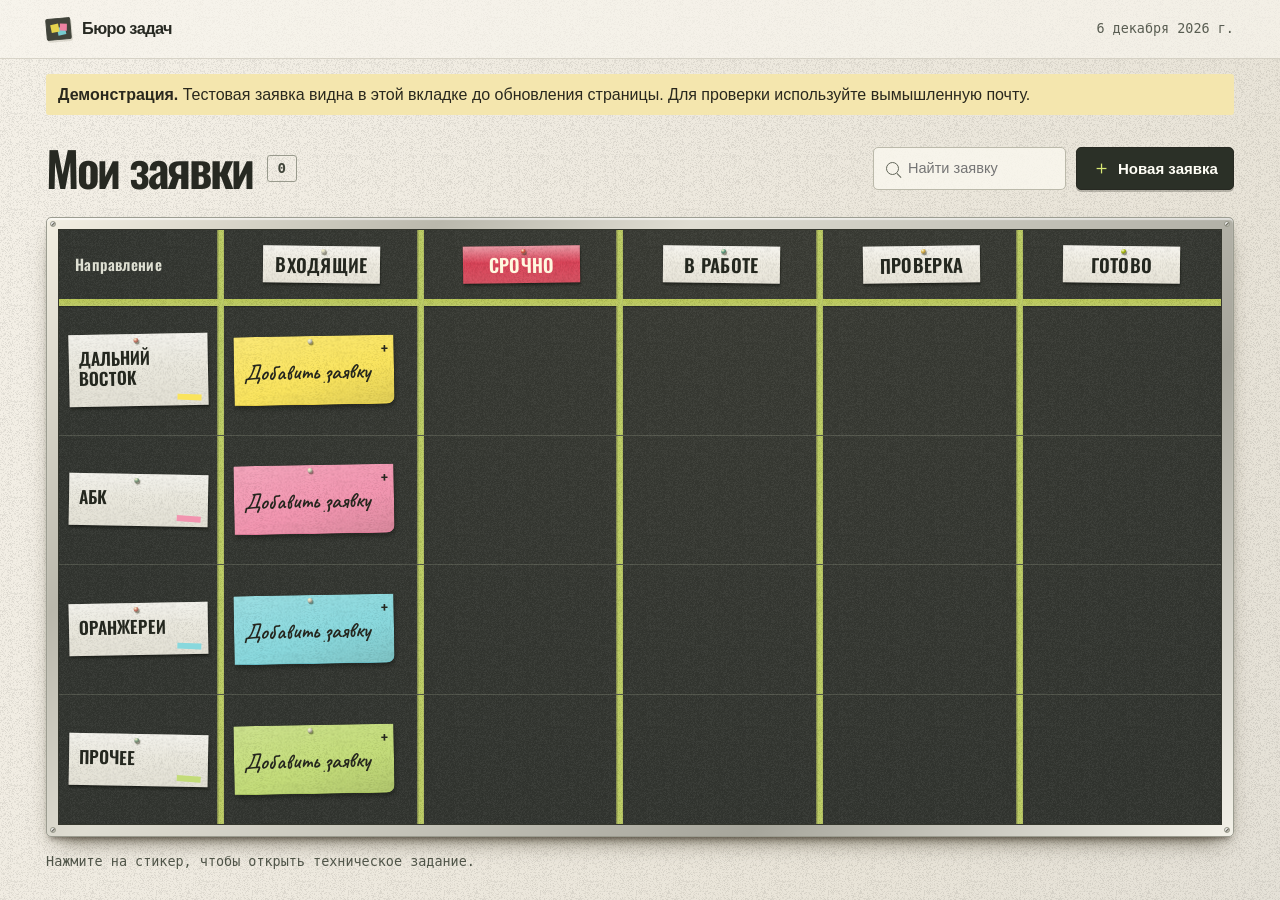
==== index.html @ 69c24d98 "Добавить демо второй версии доски для GitHub Pages" ====
<!doctype html>
<html lang="ru">
<head>
  <meta charset="UTF-8"><meta name="viewport" content="width=device-width, initial-scale=1">
  <title>Доска заявок · Демо второй версии</title>
  <meta name="description" content="Прикрепите задачу к доске, оставьте техническое задание и почту для связи.">
  <link rel="stylesheet" href="./style.css">
</head>
<body>
<header class="mast"><div class="wrap top">
  <div class="brand"><span class="brand-icon" aria-hidden="true"></span>Бюро задач</div>
  <time id="today" class="date"></time>
</div></header>
<main class="wrap">
  <p class="demo-notice"><strong>Демонстрация.</strong> Тестовая заявка видна в этой вкладке до обновления страницы. Для проверки используйте вымышленную почту.</p>
  <div class="toolbar">
    <div class="board-title"><h1>Мои заявки</h1><span id="total" class="total" aria-label="Число заявок">…</span></div>
    <div class="tools"><label class="searchbox"><span aria-hidden="true"></span><input id="search" type="search" aria-label="Поиск по заявкам" placeholder="Найти заявку"></label>
    <button type="button" class="primary new-button" id="newTask"><b aria-hidden="true">＋</b> Новая заявка</button></div>
  </div>
  <div id="loadError" class="errorbox" role="alert" hidden>Не удалось загрузить заявки. <button id="retry" class="textbtn">Повторить</button></div>
  <p id="searchSummary" class="search-summary" role="status" hidden></p>
  <section class="frame" aria-label="Доска заявок по направлениям и статусам">
    <i class="screw tl" aria-hidden="true"></i><i class="screw tr" aria-hidden="true"></i><i class="screw bl" aria-hidden="true"></i><i class="screw br" aria-hidden="true"></i>
    <div class="scroller" tabindex="0" role="region" aria-label="Доска с пятью колонками. На узком экране прокручивайте по горизонтали.">
      <table id="board" class="board" aria-label="Заявки по направлениям и статусам"></table>
    </div>
  </section>
  <p class="help">Нажмите на стикер, чтобы открыть техническое задание.</p>
</main>
<dialog id="newDialog" aria-labelledby="formTitle"><form id="createForm">
  <header class="dialoghead"><h2 id="formTitle">Новая заявка</h2><button type="button" class="close" data-close aria-label="Закрыть">×</button></header>
  <label>Название задачи<input name="title" required maxlength="140" placeholder="Что нужно сделать?"></label>
  <div class="pair"><label>Направление<select id="newCategory" name="category"></select></label><label hidden>Колонка<select id="newStatus" name="status" disabled></select></label></div>
  <label>Техническое задание<textarea name="brief" required maxlength="5000" rows="3" placeholder="Опишите задачу, требования и важные детали"></textarea></label>
  <label>Ожидаемый результат<textarea name="outcome" required maxlength="3000" rows="2" placeholder="Что должно получиться?"></textarea></label>
  <label>Почта для связи<input name="email" type="email" required maxlength="254" autocomplete="email" placeholder="name@example.com"></label>
  <p class="formError" role="alert" id="createError" hidden></p>
  <div class="actions"><button type="button" class="secondary" data-close>Отмена</button><button class="primary" type="submit">Прикрепить стикер</button></div>
</form></dialog>
<dialog id="detailDialog" aria-labelledby="detailTitle">
  <header class="dialoghead"><div class="eyebrow">Заявка</div><button class="close" type="button" data-close aria-label="Закрыть">×</button></header>
  <h2 id="detailTitle"></h2><p id="detailDate" class="timestamp"></p>
  <dl><dt>Техническое задание</dt><dd id="detailBrief"></dd><dt>Ожидаемый результат</dt><dd id="detailOutcome"></dd><dt>Почта для связи</dt><dd><a id="detailEmail"></a></dd></dl>
  <form id="statusForm" hidden><div class="pair"><label>Направление<select id="category"></select></label><label>Колонка<select id="status"></select></label></div>
  <p class="formError" role="alert" id="statusError" hidden></p>
  <div class="actions"><button class="secondary" type="button" data-close>Закрыть</button><button id="saveStatus" type="submit" class="primary">Сохранить</button></div></form>
</dialog>
<div id="notice" class="toast" role="status"></div>
<script src="./board.js"></script>
</body></html>
---- style.css ----
@font-face{font-family:Oswald;src:url("./assets/oswald.ttf") format("truetype");font-weight:600;font-display:swap}
@font-face{font-family:Caveat;src:url("./assets/caveat.ttf") format("truetype");font-weight:600;font-display:swap}
:root{font:16px/1.45 Inter,"Arial",sans-serif;color:#272922;background:#eae6dc;--ink:#272922;--felt:#333631;--tape:#bacb61;--pin:#cac9b7;--wall:#eeeae1;--grain:url("./assets/grain.png");--narrow:Oswald,"Arial Narrow",sans-serif}
*{box-sizing:border-box}body{margin:0;min-height:100vh;background-image:var(--grain),linear-gradient(118deg,#f5f1e8,#e9e4d8 75%,#e5e1d7)}button,input,select,textarea{font:inherit;color:inherit}button{cursor:pointer}button:disabled{cursor:default;opacity:.56}button:focus-visible,input:focus-visible,textarea:focus-visible,select:focus-visible,a:focus-visible,.scroller:focus-visible{outline:3px solid #2586ba;outline-offset:3px}h1,h2,p,dl{margin:0}
.wrap{width:min(1520px,calc(100% - clamp(32px,7.2vw,126px)));margin:auto}.mast{border-bottom:1px solid #a69f8d60;background:#f9f6eea6}.top,.toolbar,.tools,.brand,.board-title{display:flex;align-items:center}.top{justify-content:space-between;height:58px}.brand{gap:11px;font-size:1.02rem;font-weight:700;letter-spacing:-.035em}.brand-icon{display:block;position:relative;width:25px;height:22px;background:#41443b;border:1px solid #41443b;border-radius:2px;box-shadow:1px 2px 0 #85816c38;transform:rotate(-5deg)}.brand-icon::before,.brand-icon::after{content:"";position:absolute;width:8px;height:8px;top:5px;left:4px;background:#e4d34e;transform:rotate(-7deg);box-shadow:6px 4px 0 #76cacf}.brand-icon::after{left:13px;top:5px;width:7px;height:7px;background:#ed83a2;transform:rotate(6deg);box-shadow:none}.date,.help,.timestamp,.count{font-family:"IBM Plex Mono",ui-monospace,monospace}.date{font-size:.84rem;color:#595d52}
.toolbar{gap:18px;justify-content:space-between;margin:26px 0 21px;flex-wrap:wrap}.board-title{gap:14px}.board-title h1{font:600 clamp(2.1rem,3.75vw,3.45rem)/1.14 var(--narrow);letter-spacing:-.048em}.total{font:600 .88rem/1.8 ui-monospace,monospace;min-width:2.1em;text-align:center;color:#41453a;border:1px solid #999a8d;border-radius:3px;padding:0 5px}.tools{gap:10px}.searchbox{display:flex;align-items:center;gap:9px;border:1px solid #bbb9aa;border-radius:5px;background:#faf7eed9;padding:0 12px;height:43px}.searchbox input{width:145px;background:transparent;border:0;padding:5px 0;min-width:0;font-size:.91rem}.searchbox input:focus{outline:none}.searchbox:focus-within{outline:2px solid #2586ba}.searchbox span{position:relative;width:13px;height:13px;border:1.6px solid #626659;border-radius:50%}.searchbox span::after{content:"";position:absolute;width:6px;border-bottom:1.6px solid #626659;right:-4px;bottom:-2px;transform:rotate(45deg)}
.primary,.secondary{border:1px solid var(--ink);border-radius:5px;padding:9px 15px;min-height:43px;font-weight:650;font-size:.94rem}.primary{color:#fffef6;background:#2b3027}.primary:hover{background:#414a35}.new-button{display:inline-flex;align-items:center;gap:7px;box-shadow:0 2px 0 #15180f3d}.new-button b{color:#d9e975;font-weight:400;font-size:1.16rem;line-height:1}.secondary{background:#fffdf3;border-color:#bab6a8}.frame{position:relative;border-radius:5px;padding:12px;background:linear-gradient(135deg,#f4f0e3,#bab8ac 22%,#dfddd2 36%,#a7a69c 73%,#f3f1e8);border:1px solid #9b9c90;box-shadow:0 2px 1px #fff9 inset,0 5px 6px -4px #352c20a6,0 12px 22px -12px #342c1ae6}
.screw{position:absolute;height:6px;width:6px;z-index:4;background:linear-gradient(135deg,#eee 35%,#8c8b7e 48%,#56554e 52%,#c1c1b6 70%);border:1px solid #999a8c;border-radius:50%}.tl,.bl{left:3px}.tr,.br{right:3px}.tl,.tr{top:3px}.bl,.br{bottom:3px}
.scroller{overflow-x:auto;background:var(--felt);box-shadow:0 0 0 1px #35372e;scrollbar-color:#929977 #363a31;scrollbar-width:thin}.board{width:100%;min-width:830px;border-spacing:0;table-layout:fixed;background-color:var(--felt);background-image:var(--grain),radial-gradient(ellipse at 60% 2%,#44443b80,transparent 75%);isolation:isolate}.board th,.board td{position:relative;text-align:left;vertical-align:top}.board th,.board td{padding:0 14px}.board .rail{width:14%;min-width:116px}.board tr>:not(:last-child)::after{content:"";position:absolute;z-index:1;inset:0 -2px 0 auto;width:7px;background-image:var(--grain),linear-gradient(90deg,#c4cc6677,#baca60 30%,#bdcd66 80%,#aeb962);pointer-events:none}
.board thead th{height:76px;vertical-align:middle;text-align:center;padding:7px 10px 14px}.board thead th::before{content:"";position:absolute;bottom:0;left:0;right:0;height:7px;background-image:var(--grain),linear-gradient(#bac857,#bbc865);box-shadow:0 1px 1px #090c064a}.board .corner{color:#dedfd2;text-align:left;padding-left:16px;font:600 .95rem var(--narrow);letter-spacing:.025em}.paper{position:relative;display:block;background-color:#eeebe0;background-image:var(--grain),linear-gradient(to bottom,#fff7,transparent 45%,#b9b4a321);color:#24271f;box-shadow:0 1px 2px #0005,1px 3px 2px #0b0f0745}.paper::before,.note::before{content:"";position:absolute;left:50%;top:3px;width:5px;height:5px;border-radius:50%;background:radial-gradient(circle at 34% 25%,#faf6cd,var(--pin) 42%,#645e4f 86%);box-shadow:1px 1.5px 1px #27291380}.stage-label{width:fit-content;min-width:65%;max-width:97%;margin:auto;padding:8px 10px 7px;text-transform:uppercase;text-align:center;font:600 clamp(.9rem,1.44vw,1.42rem)/1.17 var(--narrow);white-space:nowrap;letter-spacing:.015em;transform:rotate(-.7deg)}thead th:nth-child(2n) .stage-label{transform:rotate(.65deg)}.stage-label.urgent{background-color:#d94257;color:#fff7df;--pin:#d34d3c}.stage-label.active{--pin:#5b9a80}.stage-label.review{--pin:#d5ad46}.stage-label.done{--pin:#a3b709}
.board tbody th,.board tbody td{height:clamp(100px,14.4vh,150px);border-bottom:1px solid #e7e9cf29}.board tbody tr:last-child>*{border-bottom:0}.board tbody th{vertical-align:middle;padding:13px 14px 13px 10px}.lane-name{background-color:#e9e7dc;text-align:left;font:600 clamp(.92rem,1.35vw,1.34rem)/1.15 var(--narrow);text-transform:uppercase;padding:14px 10px 18px;transform:rotate(-1.1deg);--pin:#ca7769}.lane-name::before{left:47%;top:4px}.lane-name::after{content:"";position:absolute;right:7px;bottom:5px;background:var(--note);width:24px;height:6px;transform:rotate(3deg)}tbody tr:nth-child(even) .lane-name{transform:rotate(1deg);--pin:#7f9f85}
tr[data-lane=general],dialog[data-lane=general]{--note:#fae45c;--edge:#e9d149}tr[data-lane=design],dialog[data-lane=design]{--note:#f294af;--edge:#e17c9b}tr[data-lane=dev],dialog[data-lane=dev]{--note:#88d8dd;--edge:#68bdc7}tr[data-lane=content],dialog[data-lane=content]{--note:#c3dc78;--edge:#acc761}
.board tbody td{padding:13px 10px 13px 12px;vertical-align:middle}.pile{display:grid;gap:9px;justify-items:start}.note{position:relative;display:block;color:#25261e;background-color:var(--note);background-image:var(--grain),linear-gradient(165deg,#ffffff24 0%,transparent 59%,#302f1720);border:0;border-bottom:1px solid var(--edge);border-radius:1px 1px 8px 1px;width:100%;max-width:230px;min-height:75px;text-align:left;padding:14px 10px 9px;box-shadow:1px 3px 4px #0a0c0961;transform:rotate(var(--tilt,-1deg));transition:transform .12s,box-shadow .12s}.note:hover,.note:focus-visible{z-index:2;transform:rotate(0);box-shadow:1px 4px 6px #0507057a}.note strong{font:600 clamp(1.27rem,1.7vw,1.65rem)/.99 Caveat,"Comic Sans MS",cursive;display:-webkit-box;-webkit-box-orient:vertical;-webkit-line-clamp:3;overflow:hidden;overflow-wrap:anywhere}.note small{display:block;margin-top:8px;font-size:.76rem;color:#3c4030}.note.task{cursor:grab}.note.task:active{cursor:grabbing}.note.add-note{width:90%;min-height:69px}.note.add-note strong{display:block;font-size:1.37rem}.note.add-note::before{left:46%}.add-note .note-plus{font:600 1rem/1 var(--narrow);display:block;position:absolute;top:5px;right:6px}
.cell-add{display:block;background:transparent;color:#d8dcc7;border:1px dashed #c0c5af78;width:32px;height:32px;border-radius:3px;font-size:1.25rem;line-height:1;opacity:0}.board td:hover .cell-add,.cell-add:focus-visible{opacity:1}.cell-content{min-height:42px;display:grid;align-items:center}.drag-target{background:#d4eb713b;outline:2px dashed #dbe48c;outline-offset:-5px}.dragging{opacity:.42}.help{display:flex;align-items:baseline;gap:9px;margin:15px 0 26px;font-size:.84rem;color:#505549}.mini-pin{flex:none;width:9px;height:9px;border-radius:50%;background:radial-gradient(circle at 30% 24%,#eeeece,#90947e 63%,#54564d);box-shadow:1px 1px 1px #4e50335c}.mobile-hint{display:none}.errorbox,.search-summary{margin:0 0 12px}.errorbox,.formError{color:#91352e}.textbtn{background:none;border:0;text-decoration:underline;font:inherit}.search-summary{font-size:.91rem}
dialog{--note:#f7e57c;max-width:calc(100% - 28px);width:510px;max-height:90dvh;box-sizing:border-box;border:1px solid #a69e88;border-top:8px solid var(--note);border-radius:3px;background:#fffdf3;color:var(--ink);padding:20px 24px 22px;box-shadow:1px 14px 56px #16180d50}dialog::backdrop{background:#23261f99}.dialoghead,.actions{display:flex;align-items:center;justify-content:space-between;gap:12px}.dialoghead{margin-bottom:12px}dialog h2{font:600 1.8rem/1.16 var(--narrow);letter-spacing:-.025em;overflow-wrap:anywhere}.close{border:0;background:#eeecde;border-radius:3px;width:34px;height:34px;font-size:1.4rem;line-height:1}.actions{justify-content:flex-end;border-top:1px solid #d2d0c4;margin-top:17px;padding-top:15px}dialog label{display:grid;gap:4px;margin-top:11px;font-size:.91rem;font-weight:600}dialog input,dialog textarea,dialog select{width:100%;min-width:0;border:1px solid #c5c2b3;background:#fffefb;border-radius:4px;padding:8px 10px;font-size:1rem;font-weight:400;resize:vertical}.pair{display:grid;grid-template-columns:1fr 1fr;gap:12px}.pair>*{min-width:0}dialog select{appearance:none;background:#fffefb url("data:image/svg+xml,%3Csvg xmlns='http://www.w3.org/2000/svg' width='14' height='9' viewBox='0 0 14 9'%3E%3Cpath d='m1 1 6 6 6-6' fill='none' stroke='%23575a50' stroke-width='1.5'/%3E%3C/svg%3E") no-repeat right 11px center;padding-right:32px}dt,.eyebrow{font-size:.88rem;font-weight:650;color:#56594e}dd{margin:4px 0 15px;overflow-wrap:anywhere;white-space:pre-wrap}dd a{color:#3c5a99}.timestamp{font-size:.83rem;margin:7px 0 17px;color:#575b51}.formError{margin-top:11px}.toast:not(:empty){position:fixed;z-index:5;bottom:20px;left:50%;transform:translateX(-50%);background:#2b3027;color:#fffdf0;padding:11px 16px;border-radius:4px;box-shadow:0 3px 10px #2224}
@media(max-width:950px){.wrap{width:calc(100% - 32px)}.board .rail{width:120px}.board .corner{font-size:.85rem;padding-left:10px}.board tbody th,.board tbody td{padding-left:8px;padding-right:9px}.stage-label{font-size:1.05rem}.lane-name{font-size:1.02rem}.board tbody th{position:sticky;left:0;z-index:3;background:var(--grain),#353832}.board .corner{position:sticky;left:0;z-index:3;background:var(--grain),#353832}.mobile-hint{display:inline}.wide-hint{display:none}.frame{padding:9px}.help{font: .88rem/1.4 Inter,Arial,sans-serif}}
@media(max-width:600px){.wrap{width:calc(100% - 20px)}.top{height:48px}.date{font-size:.76rem}.toolbar{margin:19px 0 12px;gap:12px}.tools{width:100%}.searchbox{flex:1;min-width:0}.searchbox input{width:100%;font-size:1rem}.searchbox span{flex:none}.board{min-width:754px}.board .rail{width:105px}.board thead th{height:62px;padding-left:5px;padding-right:6px}.board tr>:not(:last-child)::after{width:5px}.lane-name{font-size:.97rem}.board tbody td,.board tbody th{height:99px}.note strong{font-size:1.33rem}.note.add-note{width:100%}.note.add-note strong{font-size:1.22rem}.help{margin-top:12px}.pair{gap:8px}dialog{padding:16px}}
@media(pointer:coarse){.wide-hint{display:none}.mobile-hint{display:inline}.cell-add{opacity:.4;height:44px;width:44px}}
@media(prefers-reduced-motion:reduce){.note{transition:none}}

[hidden]{display:none!important}.demo-notice{margin:15px 0 0;padding:9px 12px;background:#f4e6ae;color:#29281d;border-radius:3px}.note.task{cursor:pointer}
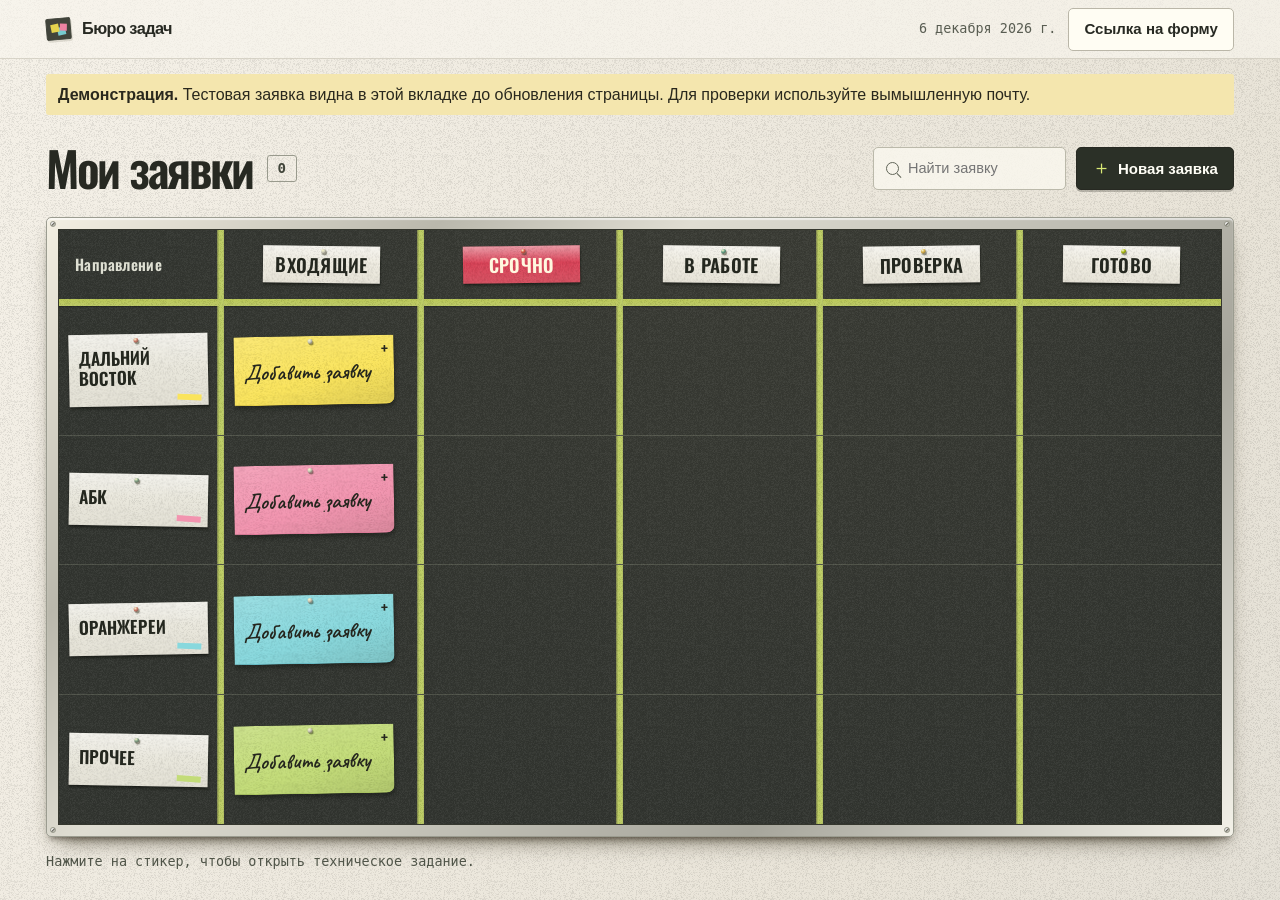
==== commit 2c48f15d: "Добавить общую форму и личную доску для проверки в Codespaces" ====
--- a/index.html
+++ b/index.html
@@ -9,10 +9,10 @@
 <body>
 <header class="mast"><div class="wrap top">
   <div class="brand"><span class="brand-icon" aria-hidden="true"></span>Бюро задач</div>
-  <time id="today" class="date"></time>
+  <div class="invite-tools"><time id="today" class="date"></time><button id="share" class="secondary" type="button">Ссылка на форму</button></div>
 </div></header>
 <main class="wrap">
-  <p class="demo-notice"><strong>Демонстрация.</strong> Тестовая заявка видна в этой вкладке до обновления страницы. Для проверки используйте вымышленную почту.</p>
+  <p class="demo-notice" id="boardNotice"><strong>Демонстрация.</strong> Тестовая заявка видна в этой вкладке до обновления страницы. Для проверки используйте вымышленную почту.</p>
   <div class="toolbar">
     <div class="board-title"><h1>Мои заявки</h1><span id="total" class="total" aria-label="Число заявок">…</span></div>
     <div class="tools"><label class="searchbox"><span aria-hidden="true"></span><input id="search" type="search" aria-label="Поиск по заявкам" placeholder="Найти заявку"></label>
@@ -47,5 +47,9 @@
   <div class="actions"><button class="secondary" type="button" data-close>Закрыть</button><button id="saveStatus" type="submit" class="primary">Сохранить</button></div></form>
 </dialog>
 <div id="notice" class="toast" role="status"></div>
+<dialog id="inviteDialog" aria-labelledby="inviteTitle"><header class="dialoghead"><h2 id="inviteTitle">Ссылка на форму</h2><button class="close" type="button" data-close aria-label="Закрыть">×</button></header>
+  <label>Скопируйте ссылку и отправьте её участнику<input id="inviteUrl" readonly></label>
+</dialog>
+<script src="./board-config.js"></script>
 <script src="./board.js"></script>
 </body></html>
--- a/style.css
+++ b/style.css
@@ -19,3 +19,5 @@
 @media(prefers-reduced-motion:reduce){.note{transition:none}}
 
 [hidden]{display:none!important}.demo-notice{margin:15px 0 0;padding:9px 12px;background:#f4e6ae;color:#29281d;border-radius:3px}.note.task{cursor:pointer}
+.invite-tools{display:flex;align-items:center;gap:12px}
+@media(max-width:600px){.invite-tools .date{display:none}}
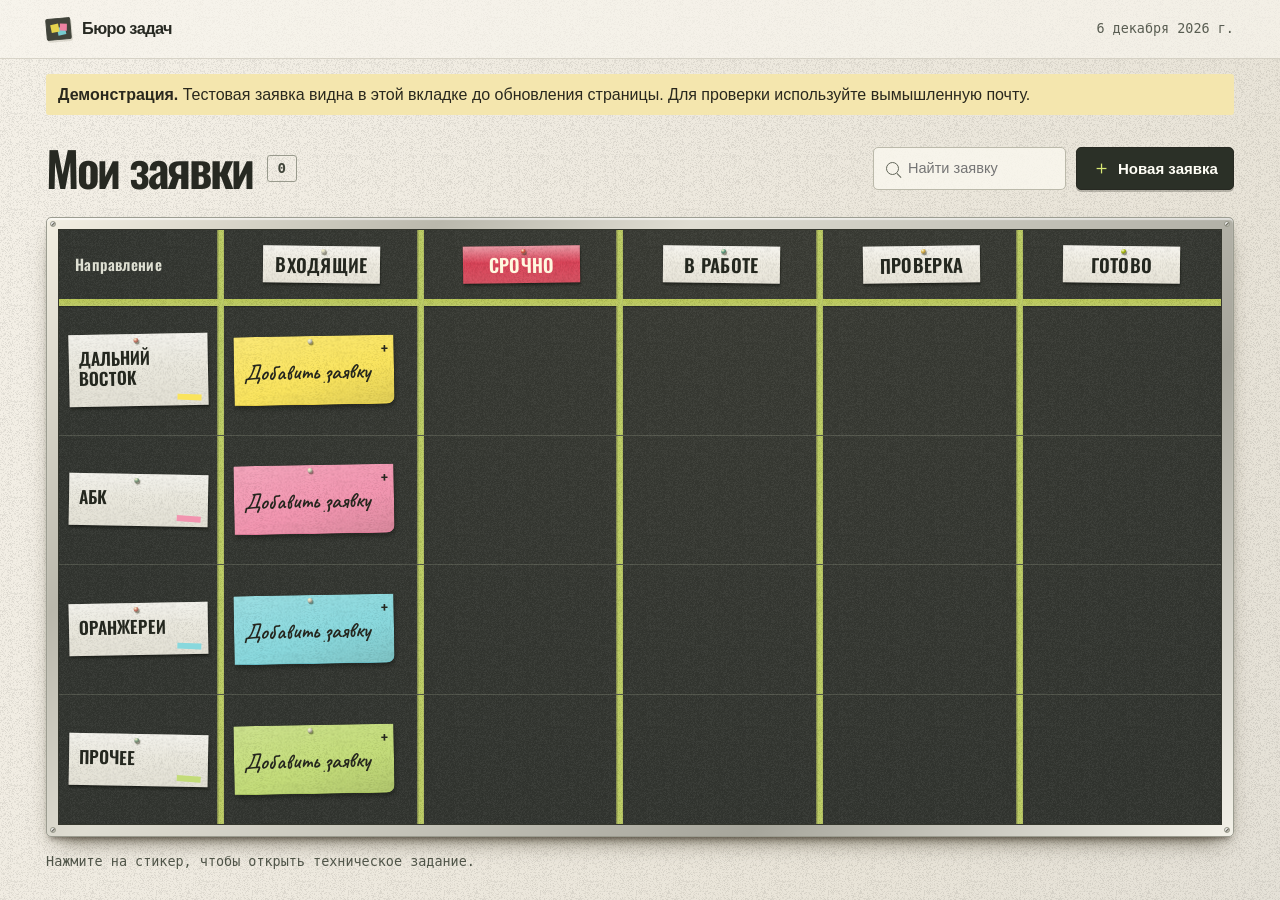
==== commit 38a1196f: "Подключить общие заявки и автообновление через Supabase" ====
--- a/index.html
+++ b/index.html
@@ -9,12 +9,12 @@
 <body>
 <header class="mast"><div class="wrap top">
   <div class="brand"><span class="brand-icon" aria-hidden="true"></span>Бюро задач</div>
-  <div class="invite-tools"><time id="today" class="date"></time><button id="share" class="secondary" type="button">Ссылка на форму</button></div>
+  <div class="staff-tools"><time id="today" class="date"></time><button type="button" class="secondary" id="team" hidden>Исполнители</button><button type="button" class="secondary" id="staffLogin" hidden>Вход для команды</button></div>
 </div></header>
 <main class="wrap">
   <p class="demo-notice" id="boardNotice"><strong>Демонстрация.</strong> Тестовая заявка видна в этой вкладке до обновления страницы. Для проверки используйте вымышленную почту.</p>
   <div class="toolbar">
-    <div class="board-title"><h1>Мои заявки</h1><span id="total" class="total" aria-label="Число заявок">…</span></div>
+    <div class="board-title"><h1 id="boardTitle">Мои заявки</h1><span id="total" class="total" aria-label="Число заявок">…</span></div>
     <div class="tools"><label class="searchbox"><span aria-hidden="true"></span><input id="search" type="search" aria-label="Поиск по заявкам" placeholder="Найти заявку"></label>
     <button type="button" class="primary new-button" id="newTask"><b aria-hidden="true">＋</b> Новая заявка</button></div>
   </div>
@@ -42,14 +42,27 @@
   <header class="dialoghead"><div class="eyebrow">Заявка</div><button class="close" type="button" data-close aria-label="Закрыть">×</button></header>
   <h2 id="detailTitle"></h2><p id="detailDate" class="timestamp"></p>
   <dl><dt>Техническое задание</dt><dd id="detailBrief"></dd><dt>Ожидаемый результат</dt><dd id="detailOutcome"></dd><dt>Почта для связи</dt><dd><a id="detailEmail"></a></dd></dl>
-  <form id="statusForm" hidden><div class="pair"><label>Направление<select id="category"></select></label><label>Колонка<select id="status"></select></label></div>
+  <form id="statusForm" hidden><div class="pair"><label hidden>Направление<select id="category"></select></label><label>Колонка<select id="status"></select></label></div>
   <p class="formError" role="alert" id="statusError" hidden></p>
   <div class="actions"><button class="secondary" type="button" data-close>Закрыть</button><button id="saveStatus" type="submit" class="primary">Сохранить</button></div></form>
 </dialog>
 <div id="notice" class="toast" role="status"></div>
-<dialog id="inviteDialog" aria-labelledby="inviteTitle"><header class="dialoghead"><h2 id="inviteTitle">Ссылка на форму</h2><button class="close" type="button" data-close aria-label="Закрыть">×</button></header>
-  <label>Скопируйте ссылку и отправьте её участнику<input id="inviteUrl" readonly></label>
-</dialog>
+<dialog id="loginDialog" aria-labelledby="loginTitle"><form id="loginForm">
+  <header class="dialoghead"><h2 id="loginTitle">Вход для команды</h2><button type="button" class="close" data-close aria-label="Закрыть">×</button></header>
+  <label>Почта<input name="email" type="email" autocomplete="username" required></label>
+  <label>Пароль<input name="password" type="password" autocomplete="current-password" required></label>
+  <p id="loginError" class="formError" role="alert" hidden></p>
+  <div class="actions"><button type="submit" class="primary">Войти</button></div>
+</form></dialog>
+<dialog id="teamDialog" aria-labelledby="teamTitle"><form id="teamForm">
+  <header class="dialoghead"><h2 id="teamTitle">Доступ исполнителя</h2><button type="button" class="close" data-close aria-label="Закрыть">×</button></header>
+  <label>Почта участника<input name="email" type="email" required></label>
+  <label>Доступ<select name="access"><option value="grant">Дать доступ</option><option value="revoke">Закрыть доступ</option></select></label>
+  <p id="teamError" class="formError" role="alert" hidden></p>
+  <div class="actions"><button type="submit" class="primary">Сохранить</button></div>
+</form></dialog>
 <script src="./board-config.js"></script>
+<script src="./vendor/supabase-2.119.2.js"></script>
 <script src="./board.js"></script>
+<script src="./team.js"></script>
 </body></html>
--- a/style.css
+++ b/style.css
@@ -19,5 +19,5 @@
 @media(prefers-reduced-motion:reduce){.note{transition:none}}
 
 [hidden]{display:none!important}.demo-notice{margin:15px 0 0;padding:9px 12px;background:#f4e6ae;color:#29281d;border-radius:3px}.note.task{cursor:pointer}
-.invite-tools{display:flex;align-items:center;gap:12px}
-@media(max-width:600px){.invite-tools .date{display:none}}
+.staff-tools{display:flex;align-items:center;gap:10px}
+@media(max-width:600px){.staff-tools:has(button:not([hidden])) .date{display:none}.staff-tools{gap:5px}.staff-tools button{font-size:.8rem;padding:5px 8px}}
